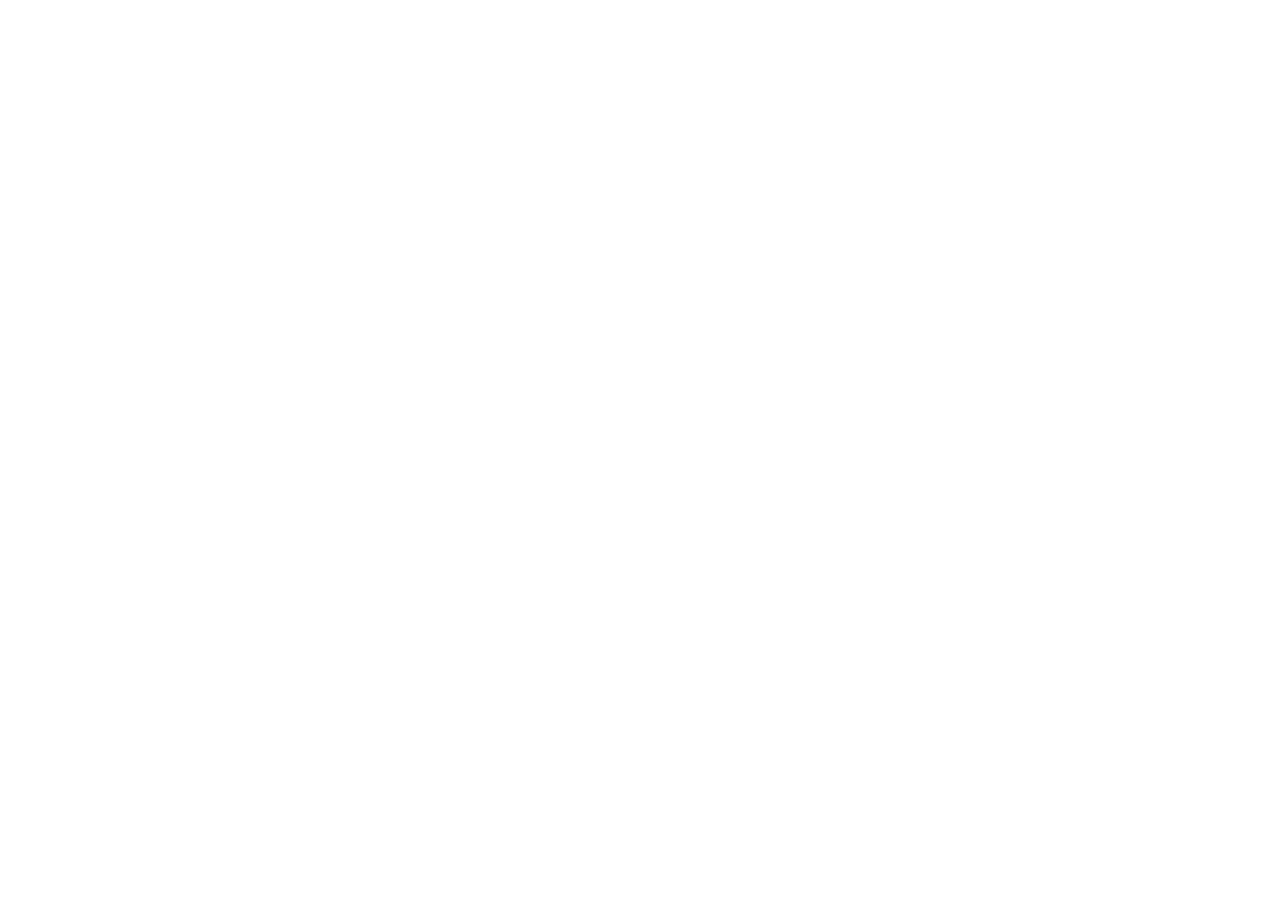
==== index.html @ 79ab25f8 "first commit" ====
<!DOCTYPE html>
<html lang="ru">
<head>
    <meta charset="UTF-8">
    <meta name="viewport" content="width=device-width, initial-scale=1.0">
    <link rel="stylesheet" href="style.css">
    <title>Document</title>
</head>
<body>
  <!-- Start header -->    
</body>
</html>
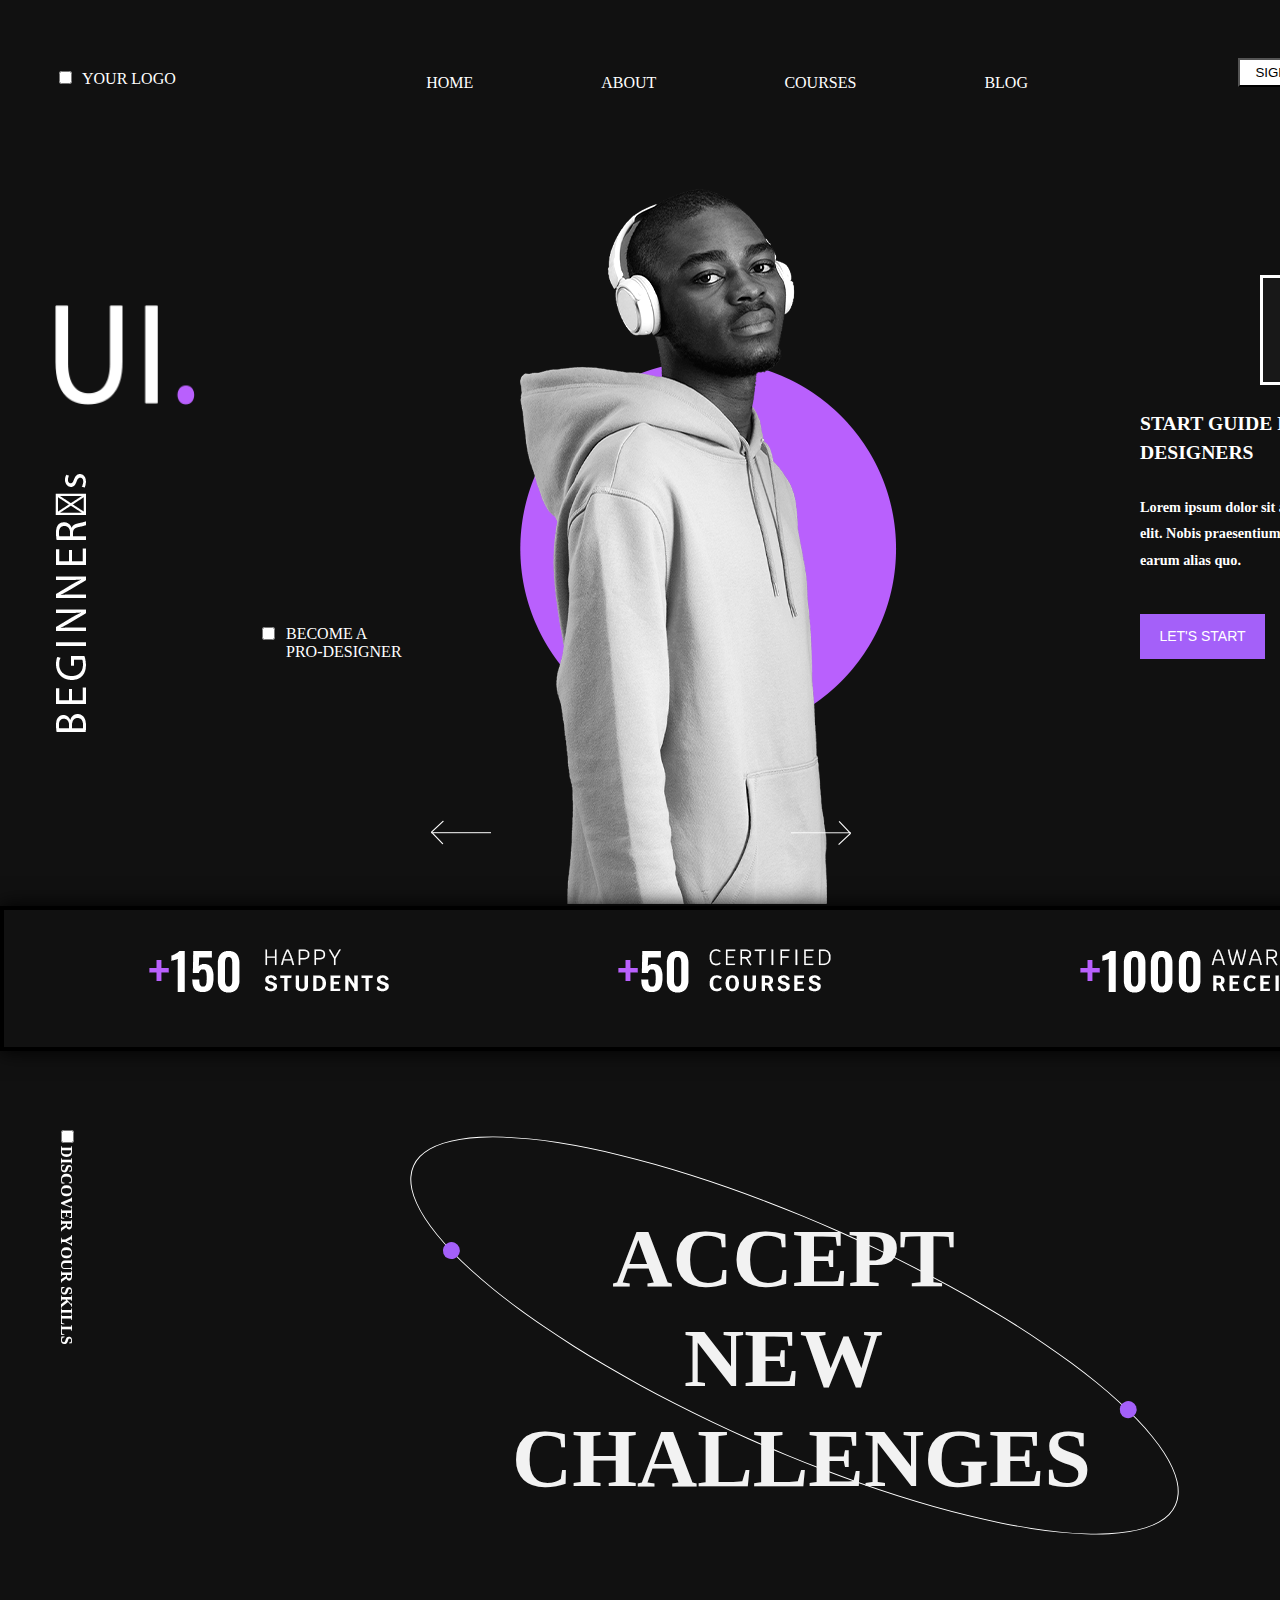
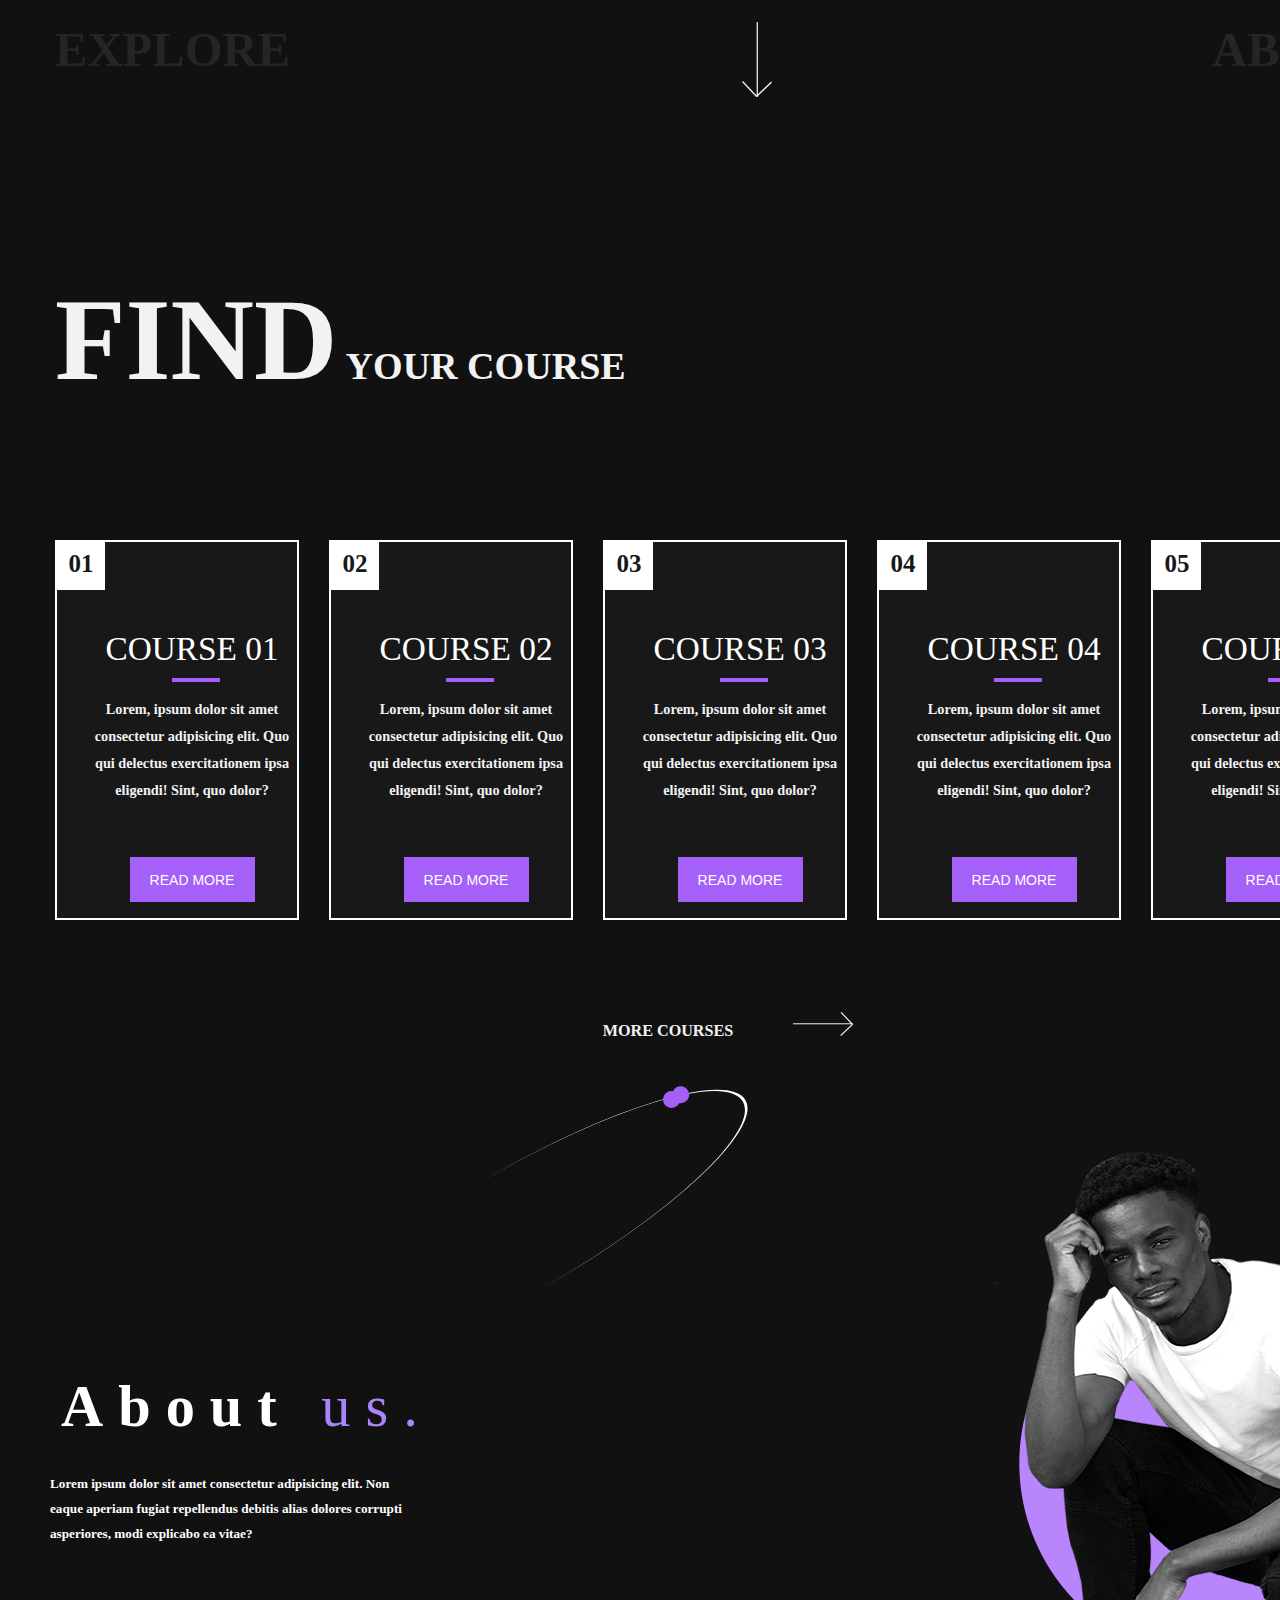
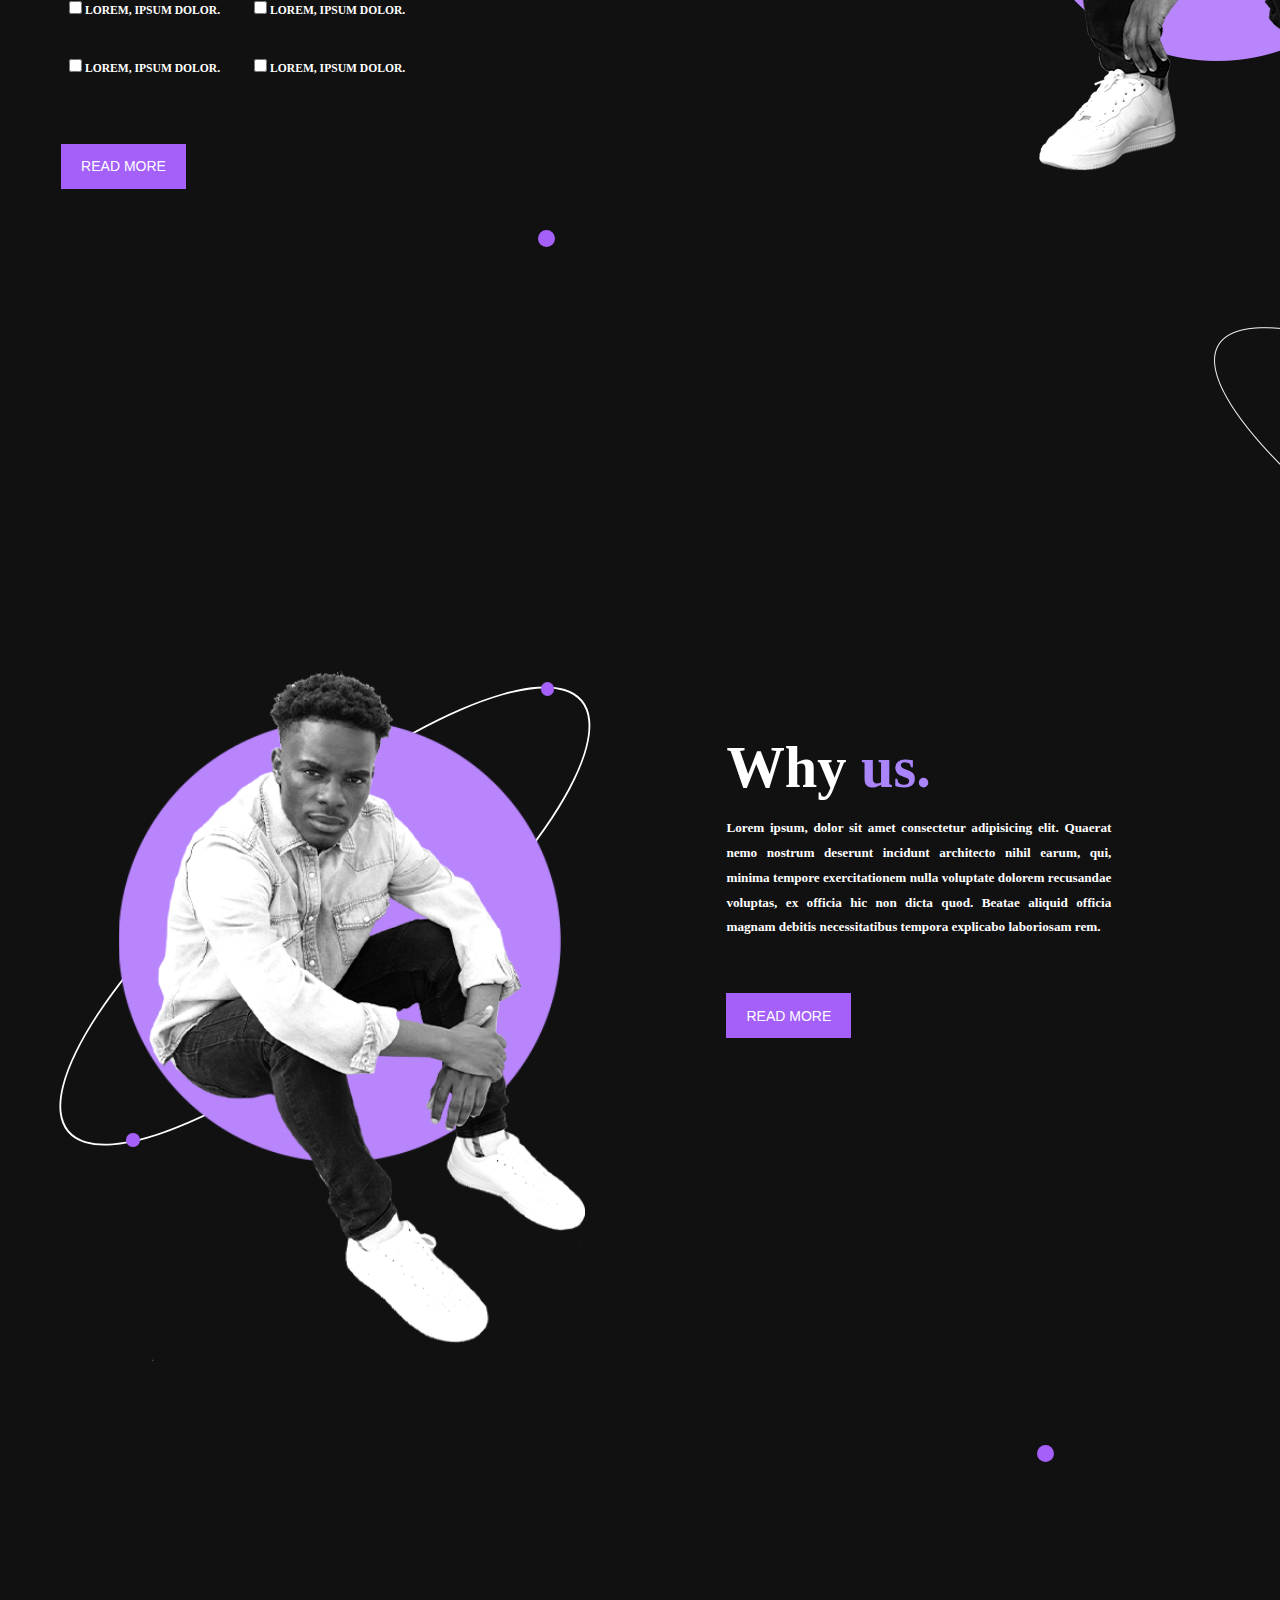
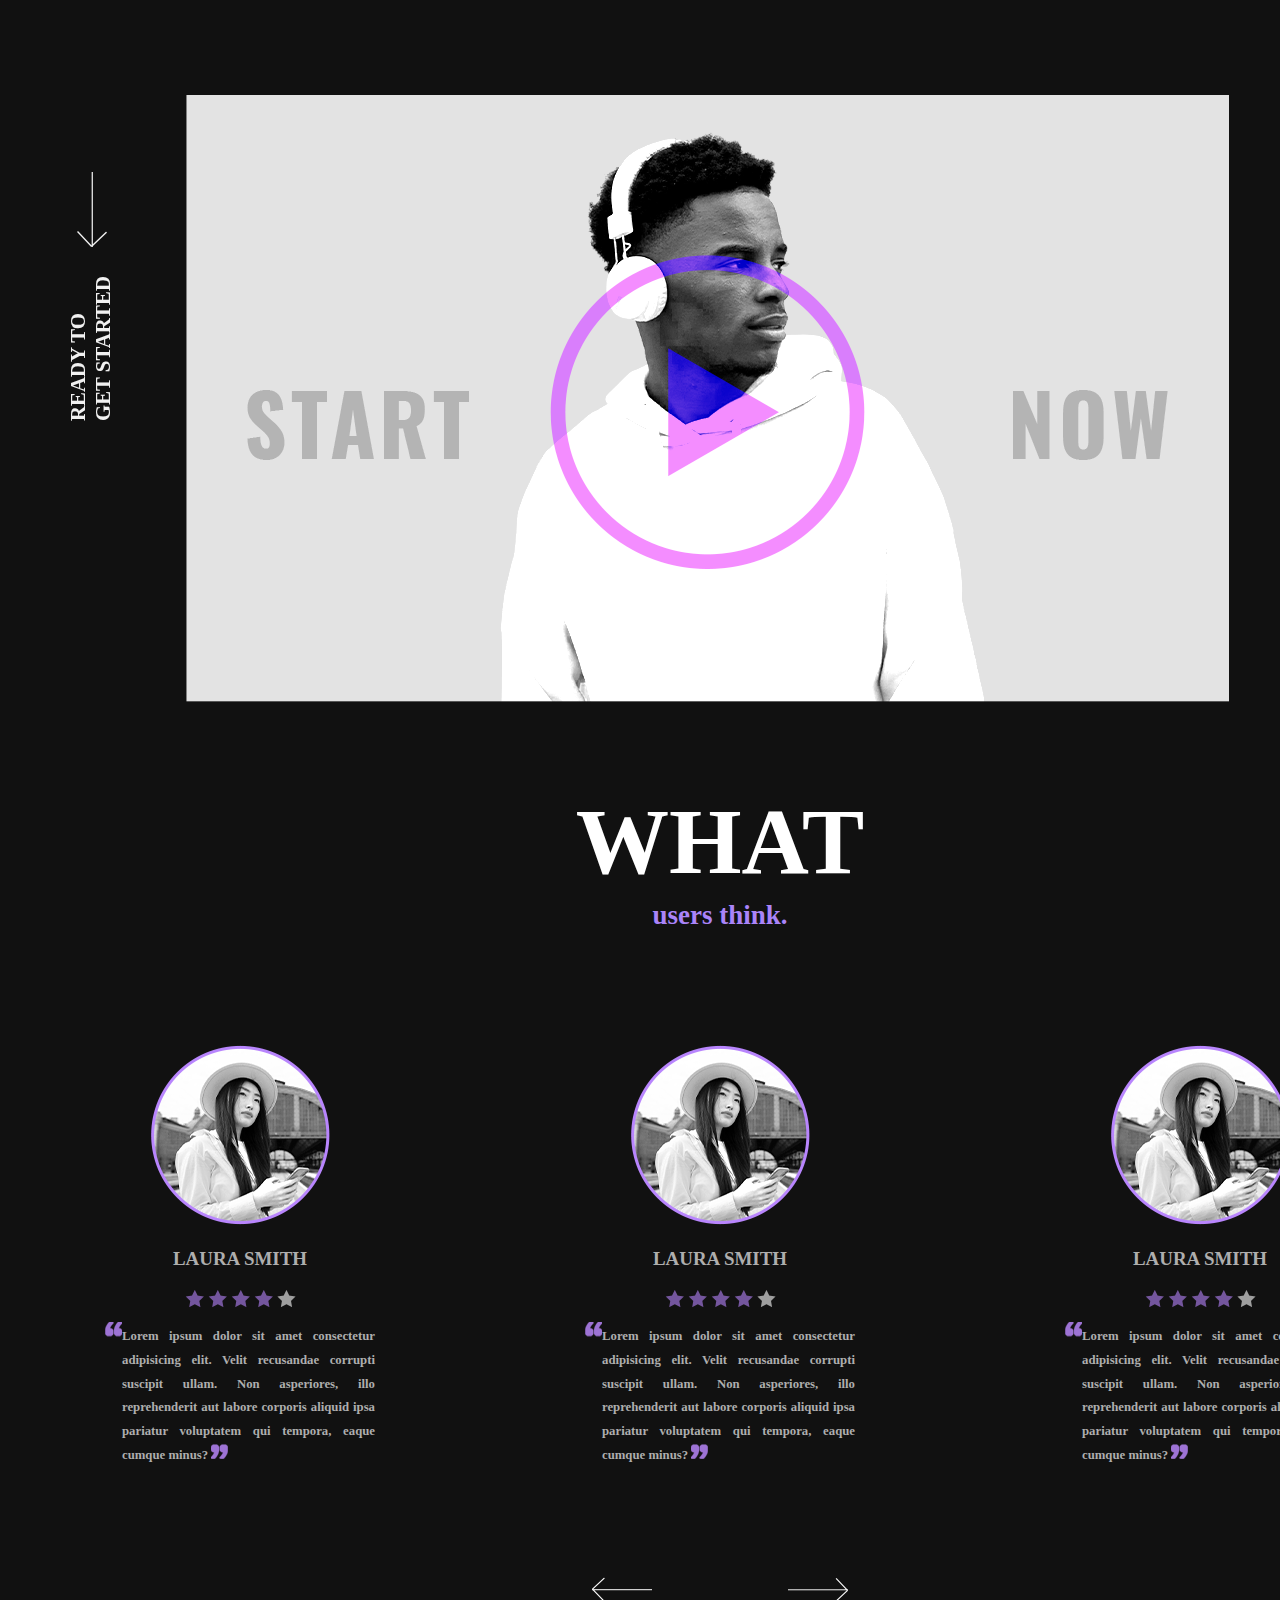
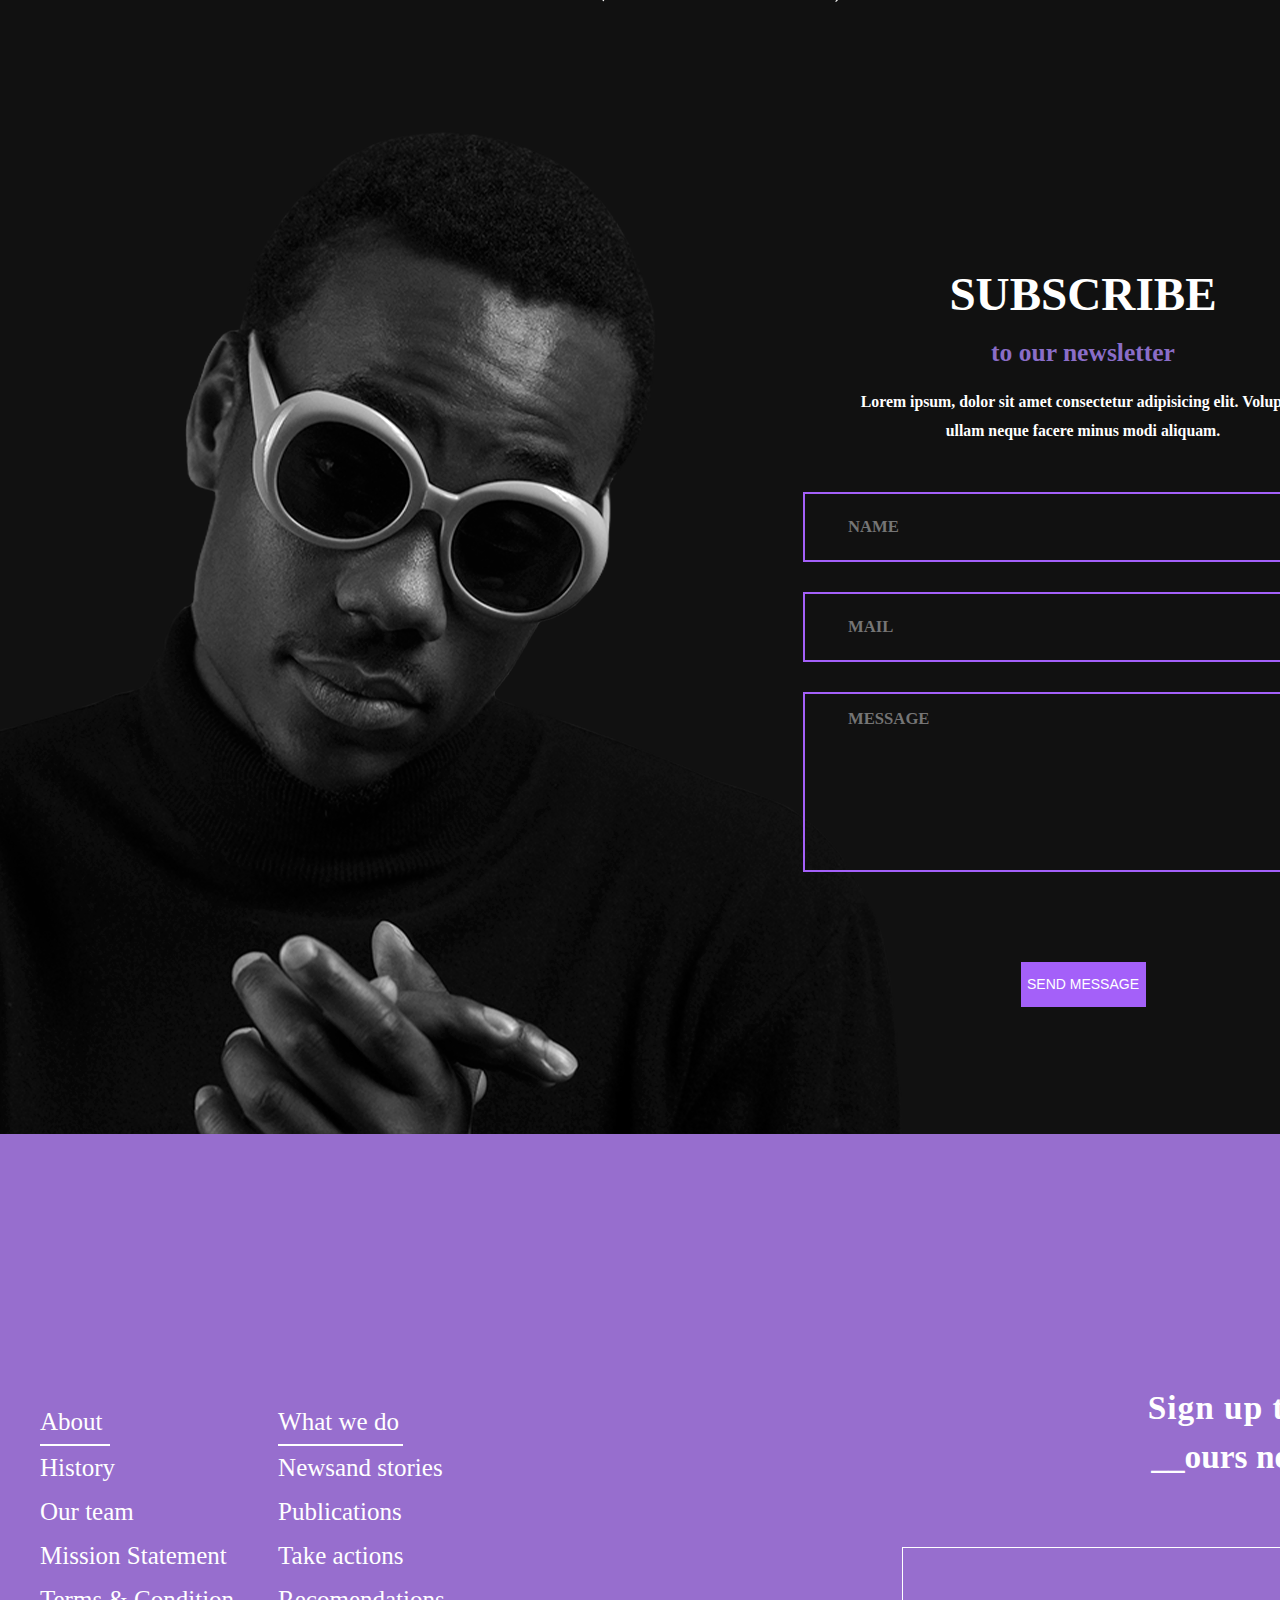
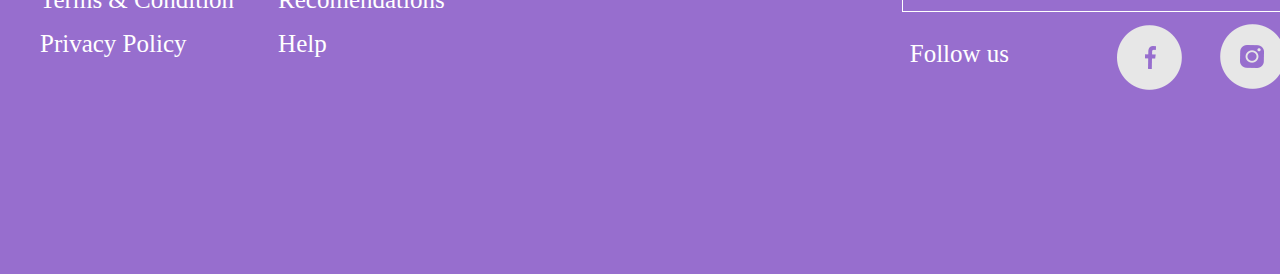
==== commit 7d5931b2: "second commit" ====
--- a/index.html
+++ b/index.html
@@ -1,5 +1,5 @@
 <!DOCTYPE html>
-<html lang="ru">
+<html lang="eng">
 <head>
     <meta charset="UTF-8">
     <meta name="viewport" content="width=device-width, initial-scale=1.0">
@@ -7,6 +7,333 @@
     <title>Document</title>
 </head>
 <body>
-  <!-- Start header -->    
+    <div class="telo">
+        <!-- Start header -->
+        <nav class="wrapper__menu">
+            <div class="container container__menu">
+                <div class="YourLogo"><input type="checkbox">Your Logo</div>
+                <div class="menu">
+                    <ul>
+                        <li><a href="#">Home</a></li>
+                        <li><a href="#">About</a></li>
+                        <li><a href="#">Courses</a></li>
+                        <li><a href="#">Blog</a></li>
+                    </ul>
+                </div>
+                <div class="wrapper__form--btn">
+                    <form action="">
+                        <button class="sign">Sign In</button>
+                    </form>
+                    <div class="lines">
+                        <div class="lines_1"></div>
+                        <div class="lines_2"></div>
+                        <div class="lines_3"></div>
+                    </div>
+                </div>
+                </div>
+        </nav>
+        <!-- Start section 1 -->
+        <div class="main_content_wrapper">
+            <div class="main_content_V1">
+                <section class="section__1">
+                    <div class="UI"><img src="UI.png" alt=""></div>
+                    <div class="edition">edition 2022</div>
+                </section>
+                <div class="content">
+                    <div class="beginners"><img src="Beginners.png" alt=""></div>
+                    <label class="designer"><input type="checkbox">
+                        <p>Become a <br>pro-designer</p>
+                    </label>
+                    <button class="img_arrow_left"> <img src="Arrow_1.png" alt=""></button>
+                    <div class="img_1"><img src="img1.png"></div>
+                    <button class="img_arrow_right"> <img src="Arrow_2.png" alt=""></button>
+                    <div class="beginner_guide">
+                        <div class="head"> start guide for beginner designers</div>
+                        <div class="content_1">Lorem ipsum dolor sit amet consectetur adipisicing elit. Nobis
+                            praesentium quisquam dolores architecto earum alias quo.</div>
+                        <button onclick="window.location.href = '#';" class="start"> Let's start</button>
+                        <button onclick="window.location.href = '#';" class="readmore"> read more</button>
+                    </div>
+                </div>
+            </div>
+        </div>
+        <!-- Start section 2 -->
+        <section class="section__2">
+            <div class="image_1"><img src="1.png" alt="">
+            </div>
+        </section> <!-- Start section 3 -->
+        <section class="section__3">
+            <div class="discover_your_skills"><input type="checkbox">discover your skills</div>
+            <div class="image_new_challenges">
+                <div class="elips_22">
+                    <div class="krug_8"></div>
+                    <div class="krug_9"></div>
+                </div>
+                <p>accept new challenges</p>
+            </div>
+
+            <div class="discover_your_skills_right"><input type="checkbox">discover your skills</div>
+        </section>
+        <!-- Start section 4 -->
+        <section class="section__4">
+            <div class="explore">explore</div>
+            <button class="img_arrow_bottom"> <img src="Arrow_3.png" alt=""></button>
+            <div class="about">about</div>
+        </section>
+        <!-- Start section 5 -->
+        <section class="section__5">
+            <div class="find_your_courses"><span>find</span> your course
+            </div>
+            <div class="edition_2022"><input type="checkbox">edition <br><span>2022</span></br></div>
+        </section>
+        <div class="group_courses">
+            <div class="course">
+                <div class="number_01">01</div>
+                <div class="text_course_h1">COURSE <span>01</span>
+                    <div class="line_purle"></div>
+                    <p>Lorem, ipsum dolor sit amet consectetur adipisicing elit. Quo qui delectus
+                        exercitationem ipsa eligendi! Sint, quo dolor?</p>
+                    <button onclick="window.location.href = '#';">read more</button>
+                </div>
+            </div>
+            <div class="course">
+                <div class="number_01">02</div>
+                <div class="text_course_h1">COURSE <span>02</span>
+                    <div class="line_purle"></div>
+                    <p>Lorem, ipsum dolor sit amet consectetur adipisicing elit. Quo qui delectus
+                        exercitationem ipsa eligendi! Sint, quo dolor?</p>
+                    <button onclick="window.location.href = '#';">read more</button>
+                </div>
+            </div>
+            <div class="course">
+                <div class="number_01">03</div>
+                <div class="text_course_h1">COURSE <span>03</span>
+                    <div class="line_purle"></div>
+                    <p>Lorem, ipsum dolor sit amet consectetur adipisicing elit. Quo qui delectus
+                        exercitationem ipsa eligendi! Sint, quo dolor?</p>
+                    <button onclick="window.location.href = '#';">read more</button>
+                </div>
+            </div>
+            <div class="course">
+                <div class="number_01">04</div>
+                <div class="text_course_h1">COURSE <span>04</span>
+                    <div class="line_purle"></div>
+                    <p>Lorem, ipsum dolor sit amet consectetur adipisicing elit. Quo qui delectus
+                        exercitationem ipsa eligendi! Sint, quo dolor?</p>
+                    <button onclick="window.location.href = '#';">read more</button>
+                </div>
+            </div>
+            <div class="course">
+                <div class="number_01">05</div>
+                <div class="text_course_h1">COURSE <span>05</span>
+                    <div class="line_purle"></div>
+                    <p>Lorem, ipsum dolor sit amet consectetur adipisicing elit. Quo qui delectus
+                        exercitationem ipsa eligendi! Sint, quo dolor?</p>
+                    <button onclick="window.location.href = '#';">read more</button>
+                </div>
+            </div>
+        </div>
+        <div class="more_courses"><span>more courses </span><button onclick="window.location.href = '#';"
+                class="img"><img src="Arrow_2.png" alt=""></button></div>
+        <!-- Start section 6 -->
+        <section class="section__6">
+
+            <div class="elips">
+                <div class="krug_1"></div>
+            </div>
+            <div class="wrapper_about_us">
+                <p>About <span>us.</span></p>
+                <div class="lorem">
+                    <p>Lorem ipsum dolor sit amet consectetur adipisicing elit. Non eaque aperiam fugiat
+                        repellendus debitis alias dolores corrupti asperiores, modi explicabo ea vitae?</p>
+                </div>
+                <div class="wrapper_chekbox>">
+                    <label>
+                        <input type="checkbox" name="agree">Lorem, ipsum dolor.
+                    </label>
+                    <label>
+                        <input type="checkbox" name="agree">Lorem, ipsum dolor.
+                    </label>
+                    <label>
+                        <input type="checkbox" name="agree">Lorem, ipsum dolor.
+                    </label>
+                    <label>
+                        <input type="checkbox" name="agree">Lorem, ipsum dolor.
+                    </label>
+                </div>
+                <button onclick="window.location.href = '#';">read more</button>
+            </div>
+            <div class="image__people_2"><img src="11111.png">
+                <div class="krug_2"></div>
+            </div>
+        </section>
+        <div class="krug_3"></div>
+        <!-- Start section 7 -->
+        <section class="section__7">
+            <div class="group_4">
+                <img src="Group_4.png">
+            </div>
+        </section>
+        <div class="wrapper__people_3">
+            <div class="image_people_3"><img src="man_3.png">
+                <div class="elips_3"></div>
+                <div class="krug_5"></div>
+                <div class="krug_6"></div>
+            </div>
+            <div class="wrapper_why_us">
+                <div class="why_us">
+                    <div class="why">Why <span>us.</span></div>
+                    <p>Lorem ipsum, dolor sit amet consectetur adipisicing elit. Quaerat nemo nostrum deserunt incidunt
+                        architecto nihil earum, qui, minima tempore exercitationem nulla voluptate dolorem recusandae
+                        voluptas, ex officia hic non dicta quod. Beatae aliquid officia magnam debitis necessitatibus
+                        tempora explicabo laboriosam rem.</p>
+                    <button onclick="window.location.href = '#';">read more</button>
+                </div>
+            </div>
+            <div class="explore_1">explore</div>
+        </div>
+        <div class="krug_7"></div>
+        <!-- Start section 8 -->
+        <section class="section__8">
+            <div class="ready_to_started_1">
+                <button onclick="window.location.href = '#';" class="Arrow_down"> <img src="Arrow_3.png"
+                        alt=""></button>
+                <p>ready to get started</p>
+            </div>
+            <div class="group_6"><img src="Group_6.png"></div>
+            <div class="ready_to_started_2">
+
+                <p>ready to get started</p>
+                <button onclick="window.location.href = '#';" class="Arrow_up"> <img src="Arrow_4.png" alt=""></button>
+            </div>
+        </section>
+        <!-- Start section 9 -->
+        <section class="section__9">
+            <div class="wtat_users_think">
+                <p>what</p>
+                <p><span>users think.</span></p>
+            </div>
+        </section>
+        <div class="wrapper__users">
+            <div class="user_1"><img src="User_1.png">
+                <p>laura smith</p>
+                <div class="star">
+                    <img src="Star_1.png">
+                    <img src="Star_1.png">
+                    <img src="Star_1.png">
+                    <img src="Star_1.png">
+                    <img src="Star_5.png">
+                </div>
+                <div class="main__text">
+                    <div class="quote"><img src="Quote_1.png"></div>
+                    <p><span>Lorem ipsum dolor sit amet consectetur adipisicing elit. Velit recusandae corrupti
+                        suscipit ullam. Non asperiores, illo reprehenderit aut labore corporis aliquid ipsa pariatur
+                        voluptatem qui tempora, eaque cumque minus?
+                        <span><img src="Quote_2.png"></span></p>
+                </div>
+            </div>
+            <div class="user_1"><img src="User_1.png">
+                <p>laura smith</p>
+                <div class="star">
+                    <img src="Star_1.png">
+                    <img src="Star_1.png">
+                    <img src="Star_1.png">
+                    <img src="Star_1.png">
+                    <img src="Star_5.png">
+                </div>
+                <div class="main__text">
+                    <div class="quote"><img src="Quote_1.png"></div>
+                    <p></span>Lorem ipsum dolor sit amet consectetur adipisicing elit. Velit recusandae corrupti
+                        suscipit ullam. Non asperiores, illo reprehenderit aut labore corporis aliquid ipsa pariatur
+                        voluptatem qui tempora, eaque cumque minus?
+                        <span><img src="Quote_2.png"></span></p>
+                </div>
+            </div>
+            <div class="user_1"><img src="User_1.png">
+                <p>laura smith</p>
+                <div class="star">
+                    <img src="Star_1.png">
+                    <img src="Star_1.png">
+                    <img src="Star_1.png">
+                    <img src="Star_1.png">
+                    <img src="Star_5.png">
+                </div>
+                <div class="main__text">
+                    <div class="quote"><img src="Quote_1.png"></div>
+                    <p></span>Lorem ipsum dolor sit amet consectetur adipisicing elit. Velit recusandae corrupti
+                        suscipit ullam. Non asperiores, illo reprehenderit aut labore corporis aliquid ipsa pariatur
+                        voluptatem qui tempora, eaque cumque minus?
+                        <span><img src="Quote_2.png"></span></p>
+                </div>
+            </div>
+
+        </div>
+        <div class="arrows"><button onclick="window.location.href = '#';" class="arrows_1"> <img src="Arrow_1.png"
+                    alt=""></button><button onclick="window.location.href = '#';" class="arrows_2"> <img
+                    src="Arrow_2.png" alt=""></button></div>
+        <!-- Start section 10 -->
+        <section class="section__10">
+            <div class="wrapper__submit">
+                <div class="man_image_glasses"><img src="Image_man_glasses.png"></div>
+                <div class="header">
+                    <div class="subscribe">subscribe</div>
+                    <p><span>to our newsletter</span></p>
+                    <p>Lorem ipsum, dolor sit amet consectetur adipisicing elit. Voluptas, ullam neque facere minus modi
+                        aliquam.</p>
+                    <div class="name_mail">
+                        <input type="text" class="name" placeholder="NAME">
+                        <input type="text" class="mail" placeholder="MAIL">
+                        <textarea class="message" placeholder="MESSAGE"></textarea>
+                    </div>
+                    <button onclick="window.location.href = '#';" class="send_message">send message</button>
+                </div>
+            </div>
+        </section>
+    </div>
 </body>
-</html>+<footer>
+    <div class="wrapper__footer">
+        <div class="about">
+            <ul>
+                <li class="about_1"><a href="#">About</a></li>
+                <li><a href="#">History</a></li>
+                <li><a href="#">Our team</a></li>
+                <li><a href="#">Mission Statement</a></li>
+                <li><a href="#">Terms & Condition</a></li>
+                <li><a href="#">Privacy Policy</a></li>
+            </ul>
+        </div>
+        <div class="what__we__do">
+            <ul>
+                <li class="what_we_do_1"><a href="#">What we do</a></li>
+                <li><a href="#">Newsand stories</a></li>
+                <li><a href="#">Publications</a></li>
+                <li><a href="#">Take actions</a></li>
+                <li><a href="#">Recomendations</a></li>
+                <li><a href="#">Help</a></li>
+            </ul>
+        </div>
+        <div class="sign_up">
+            <p><span>Sign up to recive</span><br>
+                __ours newsletter</p>
+            <div class="sign_field">
+                <input type="text">
+            </div>
+            <div class="follow_us">
+                <p>Follow us</p>
+                <div class="facebook">
+                    <a class="facebook_1" href='#' ;><img src="facebook_1.png"></a>
+                </div>
+                <div class="instagramm">
+                    <a class="instagramm_1" href='#' ;><img src="instagramm_1.png"></a>
+                </div>
+                <div class="youtube">
+                    <a class="youtube_1" href='#' ;><img src="youtube_1.png"></a>
+                </div>
+            </div>
+        </div>
+    </div>
+    </div>
+</footer>
+
+</html>
--- a/style.css
+++ b/style.css
@@ -0,0 +1,1288 @@
+body {
+    background-color: #111111;
+    height: 7270px;
+    width: 100%;
+    margin: 0 auto;
+}
+
+* {
+    box-sizing: border-box;
+}
+
+.main_content_wrapper {
+    height: 714px;
+    background: #111111;
+}
+
+.container {
+    width: 1440px;
+    margin: 0 auto;
+}
+
+.wrapper__menu {
+    background: #111111;
+    height: 165px;
+    display: flex;
+    align-items: center;
+    margin-bottom: 110px;
+}
+
+.menu {
+    display: inline-block;
+    width: 766px;
+    text-align: center;
+
+}
+
+.lines>span {
+    border: 5px solid white;
+
+}
+
+.lines {
+    width: 53px;
+    height: 27px;
+    margin-left: 10px;
+}
+
+.menu>ul>li {
+    display: inline-block;
+    margin-right: 62px;
+    margin-left: 62px;
+
+
+}
+
+.menu>ul>li>a {
+    color: white;
+    text-decoration: none;
+}
+
+.container__menu {
+    display: flex;
+    justify-content: space-between;
+}
+
+.wrapper__form--btn {
+    display: flex;
+    width: auto;
+}
+
+.YourLogo {
+    color: white;
+    text-transform: uppercase;
+    margin-top: 10px;
+}
+
+.YourLogo>input {
+    margin-right: 10px;
+}
+
+.image>img {
+    width: 55px;
+    height: 30px;
+}
+
+.image {
+    margin-left: 78px;
+}
+
+.sign {
+    background: #fff;
+    color: black;
+    text-decoration: none;
+    padding: 5px 15px;
+    text-transform: uppercase;
+}
+
+.container__menu {
+    text-transform: uppercase;
+    padding-left: 55px;
+    padding-right: 55px;
+}
+
+.section__1 {
+    display: flex;
+    justify-content: space-between;
+    margin-top: 140px;
+}
+
+.section__1>p {
+    margin: 0;
+}
+
+.UI>img {
+    width: 140px;
+    height: 100px;
+}
+
+.main_content_V1 {
+    padding-left: 55px;
+}
+
+.edition {
+    text-transform: uppercase;
+    font-size: 28.88px;
+    width: 180px;
+    background-color: #181818;
+    color: white;
+    border-color: white;
+    text-align: center;
+    height: 110px;
+    border-style: solid;
+    border-right: black;
+    padding: 20px;
+    margin-top: -30px;
+}
+
+.beginners>img {
+    margin-top: 65px;
+}
+
+.designer {
+    color: white;
+    text-transform: uppercase;
+    margin-left: 200px;
+    margin-top: 200px;
+}
+
+.designer>p {
+    width: 139px;
+
+}
+
+.designer>input{
+    position: absolute;
+    top: 624px;
+    left: 258px;
+    accent-color:#a460f9;
+}
+
+.content {
+    display: flex;
+
+}
+
+.ekran {
+    display: flex;
+    justify-content: space-between;
+}
+
+.img_1 {
+    background-position-x: left;
+    width: 583px;
+    background-image: url(bgimg1.png);
+    background-position-y: center;
+    background-repeat: no-repeat;
+    margin-top: -220px;
+    margin-left: 45px;
+
+}
+
+.beginner_guide {
+    width: 300px;
+    color: white;
+}
+
+.beginner_guide>button {
+    border: none;
+}
+
+.head {
+    text-transform: uppercase;
+    padding-bottom: 27px;
+
+}
+
+.start {
+    background-color: #a460f9;
+    color: white;
+}
+
+.start {
+    background-color: #a460f9;
+    color: white;
+    width: 125px;
+    height: 45px;
+    font-size: 14px;
+    text-transform: uppercase;
+    border-color: #111111;
+    margin-top: 40px;
+}
+
+.readmore {
+    background-color: #111111;
+    color: white;
+    background: none;
+    color: white;
+    width: 125px;
+    height: 45px;
+    font-size: 14px;
+    text-transform: uppercase;
+}
+
+.content_1 {
+    font-size: 14.25px;
+    font-family: "Krub";
+    color: rgb(255, 255, 255);
+    font-weight: bold;
+    line-height: 1.875;
+    width: 317px;
+}
+
+.head {
+    font-size: 19.656px;
+    font-family: "Krub";
+    color: rgb(255, 255, 255);
+    font-weight: bold;
+    text-transform: uppercase;
+    line-height: 1.464;
+
+}
+
+.content>button {
+    border: none;
+    cursor: pointer;
+    background: none;
+    position: sticky;
+}
+
+.img_arrow_left {
+    margin-top: 400px;
+    width: 50px;
+    height: 50px;
+    border: none;
+    cursor: pointer;
+    background: none;
+}
+
+.img_arrow_right {
+    margin-top: 400px;
+    width: 50px;
+    height: 50px;
+    border: none;
+    cursor: pointer;
+    background: none;
+    position: absolute;
+    right: 445px;
+
+}
+
+.section__2 {
+    height: 220px;
+    width: 100%;
+    background-color: #111111;
+    margin-top: -113px;
+}
+
+.krug_8 {
+    background-color: #a460f9;
+    width: 17px;
+    height: 17px;
+    border-radius: 17px;
+    position: absolute;
+    display: block;
+    top: 172px;
+    left: 73px;
+}
+
+.krug_9 {
+    background-color: #a460f9;
+    width: 17px;
+    height: 17px;
+    border-radius: 17px;
+    position: absolute;
+    display: block;
+    top: 42px;
+    right: 60px;
+}
+
+.image_1 {
+    height: 144px;
+}
+
+.section__3 {
+    display: flex;
+    justify-content: space-between;
+    padding-left: 78px;
+    padding-right: 78px;
+    position: relative;
+    width: 1440px;
+}
+
+.image_new_challenges>p {
+    font-size: 83.33px;
+    font-family: "Krub";
+    color: rgb(242, 242, 242);
+    font-weight: bold;
+    text-transform: uppercase;
+    line-height: 1.2;
+    text-align: center;
+    position: absolute;
+    width: 543px;
+}
+
+.elips_22 {
+    width: 835px;
+    height: 227px;
+    border-radius: 50%;
+    border: solid 1px;
+    border-color: white;
+    display: inline-block;
+    transform: rotate(204deg);
+    position: absolute;
+    left: 377px;
+    top: 96px;
+}
+
+.group_4 {
+    padding-left: 1180px; 
+    padding-top: 50px;
+}
+
+.group_6>img {
+    margin-right: 80px;
+}
+
+.discover_your_skills {
+    transform: rotate(90deg);
+    transform-origin: top left;
+    font-size: 16.17px;
+    font-family: "Krub";
+    color: rgb(255, 255, 255);
+    font-weight: bold;
+    text-transform: uppercase;
+    line-height: 1.429;
+    width: 300px;
+}
+
+.discover_your_skills_right {
+    transform: rotate(270deg);
+    transform-origin: top right;
+    font-size: 16.17px;
+    font-family: "Krub";
+    color: rgb(255, 255, 255);
+    font-weight: bold;
+    text-transform: uppercase;
+    line-height: 1.429;
+    width: 288px;
+    position: absolute;
+    right: 73px;
+    top: -79px;
+}
+
+.image_new_challenges {
+    width: 850px;
+    height: 400px;
+}
+
+.image_1>img {
+    border: 4px solid #000;
+    box-shadow: 0px 0px 20px black;
+}
+
+.section__4 {
+    display: flex;
+    justify-content: space-between;
+    position: relative;
+    width: 1440px;
+    margin-top: 95px;
+    padding-left: 55px;
+    padding-right: 55px;
+}
+
+.img_arrow_bottom {
+    width: 30px;
+    height: 75px;
+    border: none;
+    background-size: cover;
+    cursor: pointer;
+    background: none;
+}
+
+.section__4>div {
+    font-size: 48.65px;
+    font-family: "Krub";
+    color: rgb(37, 37, 37);
+    font-weight: bold;
+    text-transform: uppercase;
+    line-height: 1.2;
+    text-align: center;
+
+}
+
+.section__5 {
+    display: flex;
+    justify-content: space-between;
+    margin-top: 175px;
+    padding-left: 55px;
+    padding-right: 55px;
+    width: 1440px;
+}
+
+.find_your_courses>span {
+    font-size: 115.55px;
+    font-family: "Krub";
+    color: rgb(242, 242, 242);
+    font-weight: bold;
+    text-transform: uppercase;
+    line-height: 1.2;
+}
+
+.find_your_courses {
+    font-size: 38.07px;
+    font-family: "Krub";
+    color: rgb(242, 242, 242);
+    font-weight: bold;
+    text-transform: uppercase;
+    line-height: 1.2;
+}
+
+.edition_2022>span {
+    font-size: 28.88px;
+    font-family: "Krub";
+    color: rgb(255, 255, 255);
+    font-weight: bold;
+    line-height: 1.2;
+    margin-left: 20px;
+}
+
+.edition_2022 {
+    font-size: 17.04px;
+    font-family: "Krub";
+    color: rgb(255, 255, 255);
+    font-weight: bold;
+    line-height: 1.2;
+    text-transform: uppercase;
+    margin-top: 83px;
+}
+
+.course {
+    width: 20%;
+    height: 380px;
+    background-color: #181818;
+    border: 2px solid white;
+}
+
+.text_course_h1 {
+    color: white;
+    text-align: center;
+    margin-top: 40px;
+    width: 210px;
+    height: 170px;
+    margin-left: 30px;
+    font-size: 33.33px;
+}
+
+.text_course_h1>p {
+    font-size: 14.25px;
+    font-family: "Krub";
+    color: rgb(242, 242, 242);
+    font-weight: bold;
+    line-height: 1.875;
+    text-align: justifyCenter;
+}
+
+.number_01 {
+    width: 48px;
+    height: 48px;
+    background-color: #fff;
+    font-size: 25px;
+    font-family: "Krub";
+    color: rgb(24, 24, 24);
+    font-weight: bold;
+    text-transform: uppercase;
+    line-height: 1.728;
+    position: relative;
+    left: 0px;
+    top: 0;
+    text-align: center;
+}
+
+.group_courses {
+    margin-top: 130px;
+    width: 1440px;
+    display: flex;
+    padding-left: 55px;
+    padding-right: 55px;
+}
+
+.course {
+    margin-right: 30px;
+}
+
+.wrapper__form--btn>button {
+    background: none;
+    border: none;
+}
+
+.telo {
+    width: 1440px;
+    margin: 0 auto;
+}
+
+.more_courses>button {
+    margin: 0;
+    width: 50px;
+    height: 50px;
+    border: none;
+    background-size: cover;
+    cursor: pointer;
+    background: none;
+}
+
+.more_courses {
+    text-align: center;
+    margin-top: 80px;
+}
+
+.more_courses>span {
+    margin-right: 50px;
+    font-size: 16.17px;
+    font-family: "Krub";
+    color: rgb(242, 242, 242);
+    font-weight: bold;
+    text-transform: uppercase;
+    line-height: 1.429;
+}
+
+.elips {
+    width: 530px;
+    height: 123px;
+    border-radius: 50%;
+    border: solid 3px;
+    border-color: white;
+    transform: rotate(330deg);
+    border-left-style: none;
+    border-top-style: none;
+    border-bottom: none;
+    margin-left: -316px;
+    display: inline-block;
+    margin-bottom: 390px;
+    position: absolute;
+    top: 2771px;
+    left: 567px;
+}
+
+.designer>span {
+    font-size: 28.88px;
+    font-family: "Krub";
+    color: rgb(255, 255, 255);
+    font-weight: bold;
+    line-height: 1.2;
+    margin-left: 20px;
+}
+
+.text_course_h1>button {
+    background-color: #a460f9;
+    color: white;
+    width: 125px;
+    height: 45px;
+    font-size: 14px;
+    text-transform: uppercase;
+    border-color: #181818;
+    margin-top: 40px;
+    border: none;
+}
+
+.section__6 {
+    width: 1440px;
+    height: 1120px;
+}
+
+.line_purle {
+    border: 2px solid #a460f9;
+    margin-top: 10px;
+    width: 48px;
+    margin-left: 85px;
+}
+
+.wrapper_about_us {
+    width: 450px;
+    height: 450px;
+}
+
+.wrapper_about_us>div {
+    display: flex;
+    flex-wrap: wrap;
+    padding: 9px;
+    margin-left: -20px;
+}
+
+.wrapper_about_us>div>label {
+    margin: 20px 15px 15px 15px;
+    font-size: 11.58px;
+    font-family: "Krub";
+    color: rgb(255, 255, 255);
+    font-weight: bold;
+    text-transform: uppercase;
+    line-height: 1.847;
+}
+
+.wrapper_about_us>div>label>input>chekbox {
+    color: #a460f9;
+}
+
+.wrapper_about_us>p {
+    font-size: 58.4px;
+    font-family: "Krub";
+    color: rgb(255, 255, 255);
+    font-weight: bold;
+    line-height: 1.2;
+    width: 375px;
+    letter-spacing: 15px;
+}
+
+.wrapper_about_us>p>span {
+    font-size: 58.4px;
+    font-family: "Krub";
+    color: rgb(170, 132, 249);
+    line-height: 1.2;
+    font-weight: normal;
+}
+
+.lorem {
+    font-size: 13.21px;
+    font-family: "Krub";
+    color: rgb(255, 255, 255);
+    font-weight: bold;
+    line-height: 1.875;
+    text-align: justifyLeft;
+    margin-top: -50px;
+    width: 375px;
+}
+
+.wrapper_about_us>button {
+    background-color: #a460f9;
+    color: white;
+    width: 125px;
+    height: 45px;
+    font-size: 14px;
+    text-transform: uppercase;
+    border-color: #181818;
+    margin-top: 40px;
+    border: none;
+}
+
+.section__6 {
+    display: inline-block;
+    height: 780px;
+}
+
+.wrapper_about_us {
+    display: inline-block;
+    margin-top: 225px;
+    margin-left: 61px;
+}
+
+.wrapper_chekbox {
+    display: inline-block;
+}
+
+.image__people_2 {
+    display: inline-block;
+    margin-top: 100px;
+    width: 426px;
+    background-image: url(Circle_1.png);
+    background-position-y: center;
+    background-repeat: no-repeat;
+    background-position-x: 25px;
+    margin-left: 479px;
+}
+
+.krug_1 {
+    background-color: #a460f9;
+    width: 17px;
+    height: 17px;
+    border-radius: 17px;
+    margin-left: 468px;
+    margin-top: 16px;
+}
+
+.krug_2 {
+    background-color: #a460f9;
+    width: 17px;
+    height: 17px;
+    border-radius: 17px;
+    position: absolute;
+    top: 2691px;
+    right: 600px;
+}
+
+.krug_3 {
+    background-color: #a460f9;
+    width: 17px;
+    height: 17px;
+    border-radius: 17px;
+    position: absolute;
+    display: block;
+    margin: 0 42%;
+}
+
+.elips_2 {
+    margin-top: 134px;
+    width: 530px;
+    height: 150px;
+    border-radius: 50%;
+    border: solid 4px;
+    border-color: white;
+    border-top-style: none;
+    border-bottom: none;
+    display: inline-block;
+    margin-bottom: 390px;
+    transform: rotate(220deg);
+    position: absolute;
+    right: -223px;
+}
+
+.krug_4 {
+    background-color: #a460f9;
+    width: 17px;
+    height: 17px;
+    border-radius: 17px;
+    margin-right: 500px;
+    position: absolute;
+    top: 0;
+    right: 32px;
+    left: 480px;
+    margin-top: 103px;
+}
+
+.section__7 {
+    width: 1440px;
+    height: 265px;
+}
+
+.image_people_3>img {
+    padding-left: 36px;
+    display: inline-block;
+    margin-left: 300px;
+    position: absolute;
+    margin-top: 100px;
+    width: 583px;
+    background-image: url(Circle_3.png);
+    background-position-y: 60px;
+    background-repeat: no-repeat;
+    background-position-x: -1px;
+    background-size: 95%;
+    z-index: 9999;
+}
+
+.elips_3 {
+    margin-top: 280px;
+    width: 840px;
+    height: 253px;
+    border-radius: 50%;
+    border: solid 3px;
+    border-color: white;
+    display: inline-block;
+    margin-bottom: 390px;
+    transform: rotate(320deg);
+    position: absolute;
+    margin-left: 137px;
+}
+
+.krug_5 {
+    background-color: #a460f9;
+    width: 17px;
+    height: 17px;
+    border-radius: 50%;
+    position: absolute;
+    margin-left: 500px;
+    left: 176px;
+    margin-top: 114px;
+}
+
+.krug_6 {
+    background-color: #a460f9;
+    width: 17px;
+    height: 17px;
+    border-radius: 50%;
+    position: absolute;
+    margin-left: 309px;
+    margin-top: 678px;
+}
+
+.wrapper__people_3 {
+    margin-left: -121px;
+    width: 1440px;
+    height: 1000px;
+    display: inline-block;
+    vertical-align: top;
+
+}
+
+.image_people_3 {
+    width: 623px;
+    height: 720px;
+    zoom: 0.8;
+    margin-top: 120px;
+    display: inline-block;
+    vertical-align: top;
+}
+
+.why_us>p {
+    width: 385px;
+
+}
+
+.why_us>button {
+    background-color: #a460f9;
+    color: white;
+    width: 125px;
+    height: 45px;
+    font-size: 14px;
+    text-transform: uppercase;
+    border-color: #181818;
+    margin-top: 40px;
+    border: none;
+}
+
+.wrapper_why_us {
+    padding-top: 238px;
+    display: inline-block;
+    vertical-align: top;
+}
+
+.why {
+    width: 218px;
+    font-size: 58.4px;
+    font-family: "Krub";
+    color: rgb(255, 255, 255);
+    font-weight: bold;
+    line-height: 1.2;
+}
+
+.why>span {
+    font-size: 58.4px;
+    font-family: "Krub";
+    color: rgb(170, 132, 249);
+    line-height: 1.2;
+}
+
+.why_us>p {
+    font-size: 13.21px;
+    font-family: "Krub";
+    color: rgb(255, 255, 255);
+    font-weight: bold;
+    line-height: 1.875;
+    text-align: justify;
+}
+
+.why_us {
+    width: 283px;
+    padding-left: 345px;
+}
+
+.explore_1 {
+    font-size: 100.64px;
+    font-family: "Krub";
+    color: rgb(37, 37, 37);
+    font-weight: bold;
+    text-transform: uppercase;
+    line-height: 1.2;
+    text-align: center;
+    transform: rotate(270deg);
+    transform-origin: top right;
+    display: inline-block;
+    vertical-align: top;
+    padding-left: 960px;
+    margin-top: -493px;
+}
+
+.krug_7 {
+    background-color: #a460f9;
+    width: 17px;
+    height: 17px;
+    border-radius: 17px;
+    position: absolute;
+    display: block;
+    margin: -50px 81%;
+}
+
+.section__8 {
+    display: flex;
+    justify-content: space-between;
+    padding-left: 78px;
+    padding-right: 78px;
+    position: relative;
+    width: 1440px;
+    height: 600px;
+    margin-top: 200px;
+}
+
+.section__9 {
+    height: 350px;
+    text-align: center;
+    display: inline-block;
+    width: 1440px;
+}
+
+.wtat_users_think {
+    text-align: center;
+}
+
+.wtat_users_think>p {
+    font-size: 93.31px;
+    font-family: "Krub";
+    color: rgb(255, 255, 255);
+    font-weight: bold;
+    text-transform: uppercase;
+    margin-bottom: -150px;
+}
+
+.wtat_users_think>p>span {
+    font-size: 27px;
+    font-family: "Krub";
+    color: rgb(170, 132, 249);
+    text-transform: none;
+}
+
+.user_1 {
+    width: 270px;
+    text-align: center;
+}
+
+.main__text>p {
+    text-align: justify;
+    font-size: 12.76px;
+    font-family: "Krub";
+    color: rgb(174, 174, 174);
+    font-weight: bold;
+    line-height: 1.875;
+}
+
+.star {
+    position: relative;
+    text-align: center;
+}
+
+.main__text {
+    display: flex;
+}
+
+.main__text>p>span {
+    float: none;
+}
+
+.quote {
+    margin-top: 10px
+}
+
+.user_1>p {
+    font-size: 18.93px;
+    font-family: "Krub";
+    color: rgb(174, 174, 174);
+    font-weight: bold;
+    text-transform: uppercase;
+}
+
+.wrapper__users {
+    display: flex;
+    justify-content: space-around;
+}
+
+.arrows {
+    text-align: center;
+    margin-top: 95px;
+}
+
+.arrows_1 {
+    background: none;
+    border: none;
+    padding-right: 68px;
+}
+
+.arrows_2 {
+    background: none;
+    border: none;
+    padding-left: 68px;
+}
+
+.section__10 {
+    margin-top: 125px;
+}
+
+.wrapper__submit {
+    display: flex;
+}
+
+.header {
+    text-align: center;
+    width: 460px;
+    margin-left: -50px;
+    margin-top: 135px;
+}
+
+.subscribe {
+    font-size: 47.15px;
+    font-family: "Krub";
+    color: rgb(255, 255, 255);
+    font-weight: bold;
+    text-transform: uppercase;
+    line-height: 1.2;
+}
+
+.header>p {
+    font-size: 15.8px;
+    font-family: "Krub";
+    color: rgb(255, 255, 255);
+    font-weight: bold;
+    line-height: 1.875;
+}
+
+.header>p>span {
+    font-size: 25.536px;
+    font-family: "Krub";
+    color: rgb(138, 109, 199);
+    line-height: 1.2;
+}
+
+.name_mail {
+    display: block;
+}
+
+.name {
+    background: none;
+    border: 2px solid #a460f9;
+    width: 515px;
+    height: 70px;
+    margin-top: 30px;
+    font-size: 16.67px;
+    font-family: "Krub";
+    color: rgb(106, 106, 106);
+    font-weight: bold;
+    line-height: 1.2;
+    padding-left: 43px;
+}
+
+.mail {
+    background: none;
+    border: 2px solid #a460f9;
+    width: 515px;
+    height: 70px;
+    margin-top: 30px;
+    font-size: 16.67px;
+    font-family: "Krub";
+    color: rgb(106, 106, 106);
+    font-weight: bold;
+    line-height: 1.2;
+    padding-left: 43px;
+}
+
+.message {
+    background: none;
+    border: 2px solid #a460f9;
+    width: 515px;
+    height: 180px;
+    margin-top: 30px;
+    font-size: 16.67px;
+    font-family: "Krub";
+    color: rgb(106, 106, 106);
+    font-weight: bold;
+    line-height: 1.2;
+    padding-left: 43px;
+    padding-top: none;
+    vertical-align: text-top;
+    padding-top: 15px;
+}
+
+.name_mail {
+    margin-left: -50px;
+}
+
+.header>button {
+    background-color: #a460f9;
+    color: white;
+    width: 125px;
+    height: 45px;
+    font-size: 14px;
+    text-transform: uppercase;
+    border-color: #181818;
+    margin-top: 90px;
+    border: none;
+}
+
+footer {
+    margin: 0 auto;
+    margin-top: -4px;
+    width: 1440px;
+    height: 740px;
+    background-color: #976ece;
+
+}
+
+.about>ul>li>a {
+    font-size: 25px;
+    font-family: "Krub";
+    color: rgb(255, 255, 255);
+    line-height: 1.762;
+    text-align: left;
+    text-decoration: none;
+}
+
+.what__we__do>ul>li>a {
+    font-size: 25px;
+    font-family: "Krub";
+    color: rgb(255, 255, 255);
+    line-height: 1.762;
+    text-align: left;
+    text-decoration: none;
+}
+
+.about_1 {
+    border-bottom: 2px solid white;
+    width: 70px;
+}
+
+.about>ul>li {
+    list-style-type: none;
+}
+
+.what_we_do_1 {
+    border-bottom: 2px solid white;
+    width: 70px;
+}
+
+.what__we__do>ul>li {
+    list-style-type: none;
+}
+
+.wrapper__footer {
+    padding-top: 250px;
+}
+
+.what__we__do {
+    width: 660px;
+}
+
+.what_we_do_1 {
+    width: 125px;
+}
+
+.sign_up>p {
+    width: 265px;
+    font-size: 33.33px;
+    font-family: "Krub";
+    color: rgb(255, 255, 255);
+    font-weight: bold;
+    line-height: 1.468;
+    padding: 0;
+    margin: 0;
+    width: 500px;
+}
+
+.sign_up>p>span {
+    letter-spacing: 1px;
+    font-size: 33.33px;
+    font-family: "Krub";
+    color: rgb(255, 255, 255);
+    font-weight: bold;
+    line-height: 1.468;
+    text-align: right;
+}
+
+.sign_field>input {
+    display: block;
+    background: none;
+    border: 1px solid white;
+    width: 500px;
+    height: 65px;
+    margin-top: 65px;
+}
+
+.sign_up {
+    display: inline-block;
+    vertical-align: top;
+    text-align: end;
+}
+
+.what__we__do {
+    display: inline-block;
+    vertical-align: top;
+}
+
+.about {
+    display: inline-block;
+    vertical-align: top;
+}
+
+.follow_us {
+    display: inline-block;
+    vertical-align: top;
+    width: 500px;
+}
+
+.follow_us>div {
+    display: inline-block;
+    vertical-align: top;
+}
+
+.follow_us>p {
+    display: inline-block;
+    font-size: 25px;
+    font-family: "Krub";
+    color: rgb(255, 255, 255);
+    line-height: 1.333;
+    text-align: left;
+    margin-right: 85px;
+}
+
+.Arrow_down {
+    background: none;
+    border: none;
+}
+
+.Arrow_up {
+    background: none;
+    border: none;
+    margin-top: 42px;
+}
+
+.ready_to_started_1>p {
+    transform: rotate(270deg);
+    font-size: 20.83px;
+    font-family: "Krub";
+    color: rgb(241, 241, 241);
+    font-weight: bold;
+    text-transform: uppercase;
+    line-height: 1.2;
+    margin-top: 117px;
+    margin-left: -82px;
+    padding-right: 33%;
+    width: 190px;
+}
+
+.ready_to_started_2>p {
+    transform: rotate(270deg);
+    font-size: 20.83px;
+    font-family: "Krub";
+    color: rgb(241, 241, 241);
+    font-weight: bold;
+    text-transform: uppercase;
+    line-height: 1.2;
+    margin-top: 117px;
+    margin-left: -82px;
+    padding-right: 33%;
+    width: 190px;
+}
+
+.Arrow_up>img {
+    padding-top: 31px;
+}
+
+.Arrow_down>img {
+    margin: -67px;
+    margin-left: -52px;
+}
+
+.ready_to_started_1 {
+    margin-top: 71px;
+}
+
+.lines>div {
+    border-bottom: 3px solid #fff;
+    width: 43px;
+    height: 9px;
+    margin-left: 26px;
+}